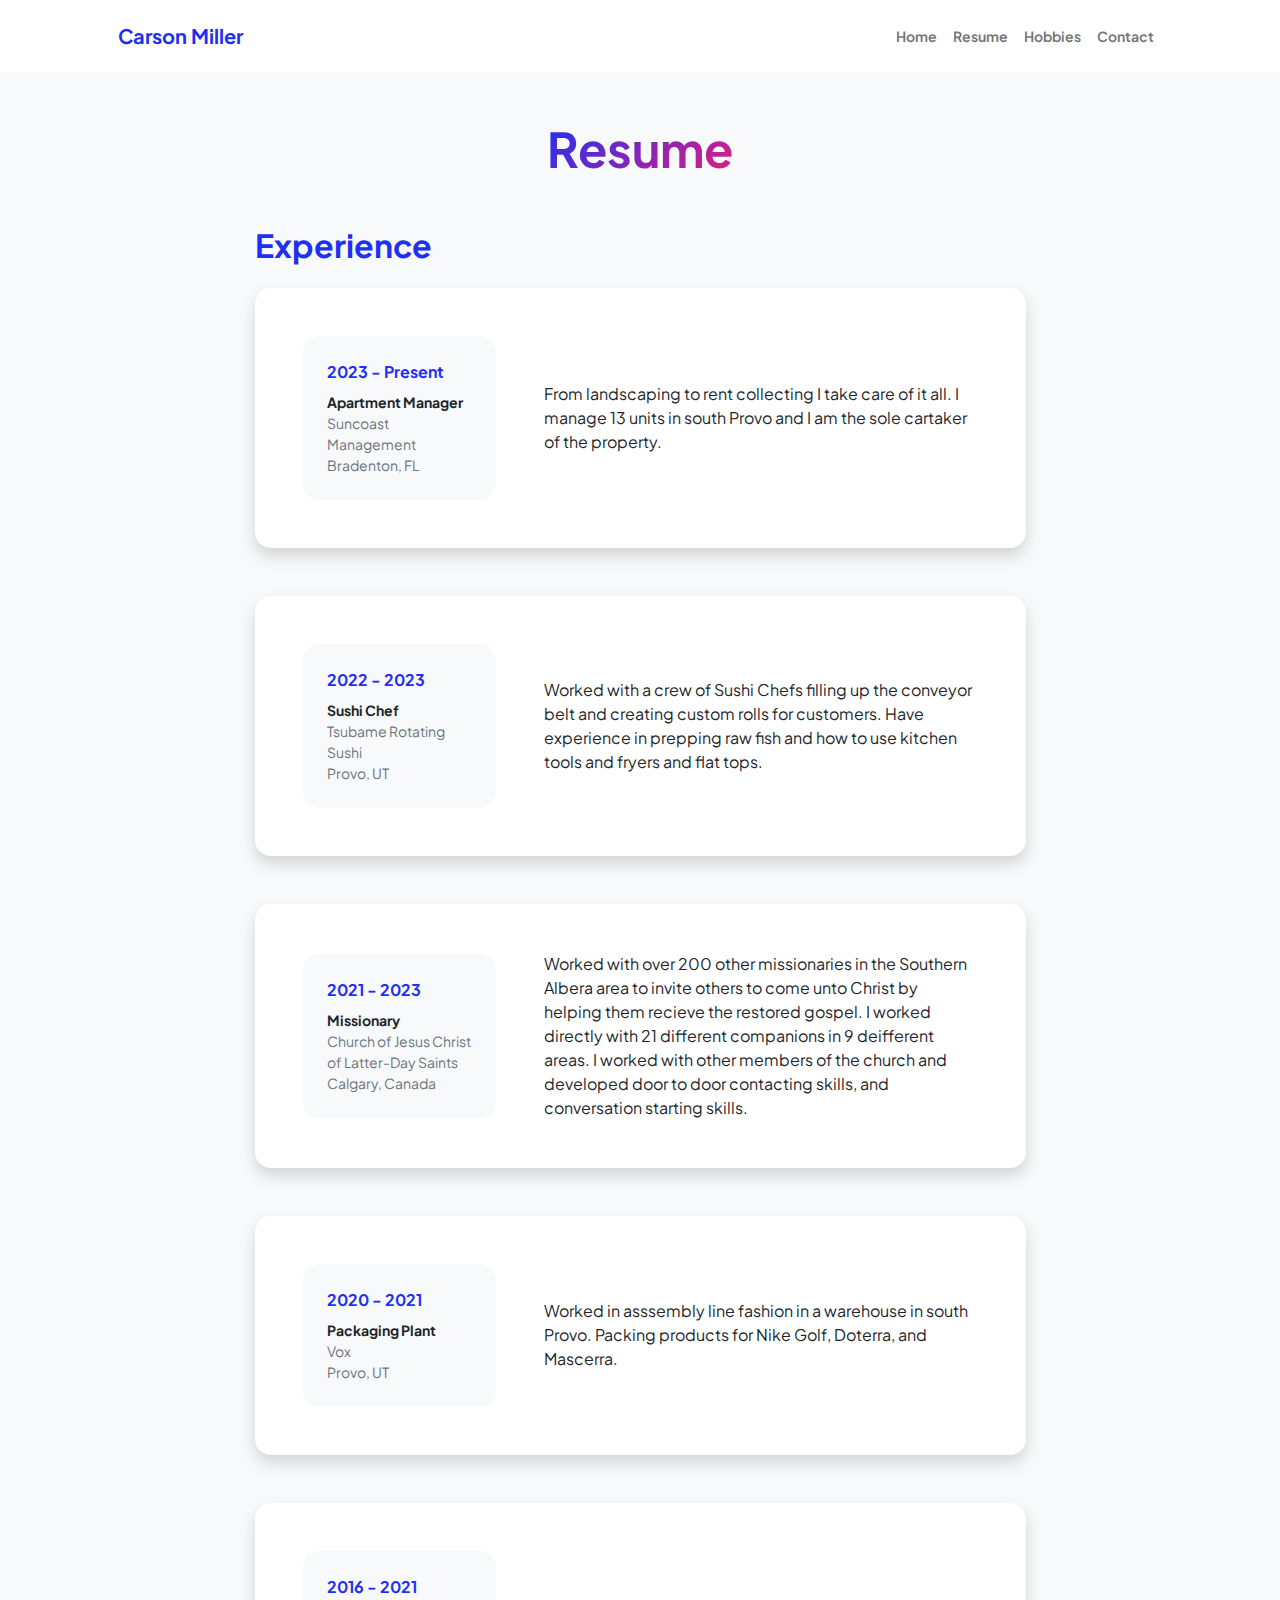
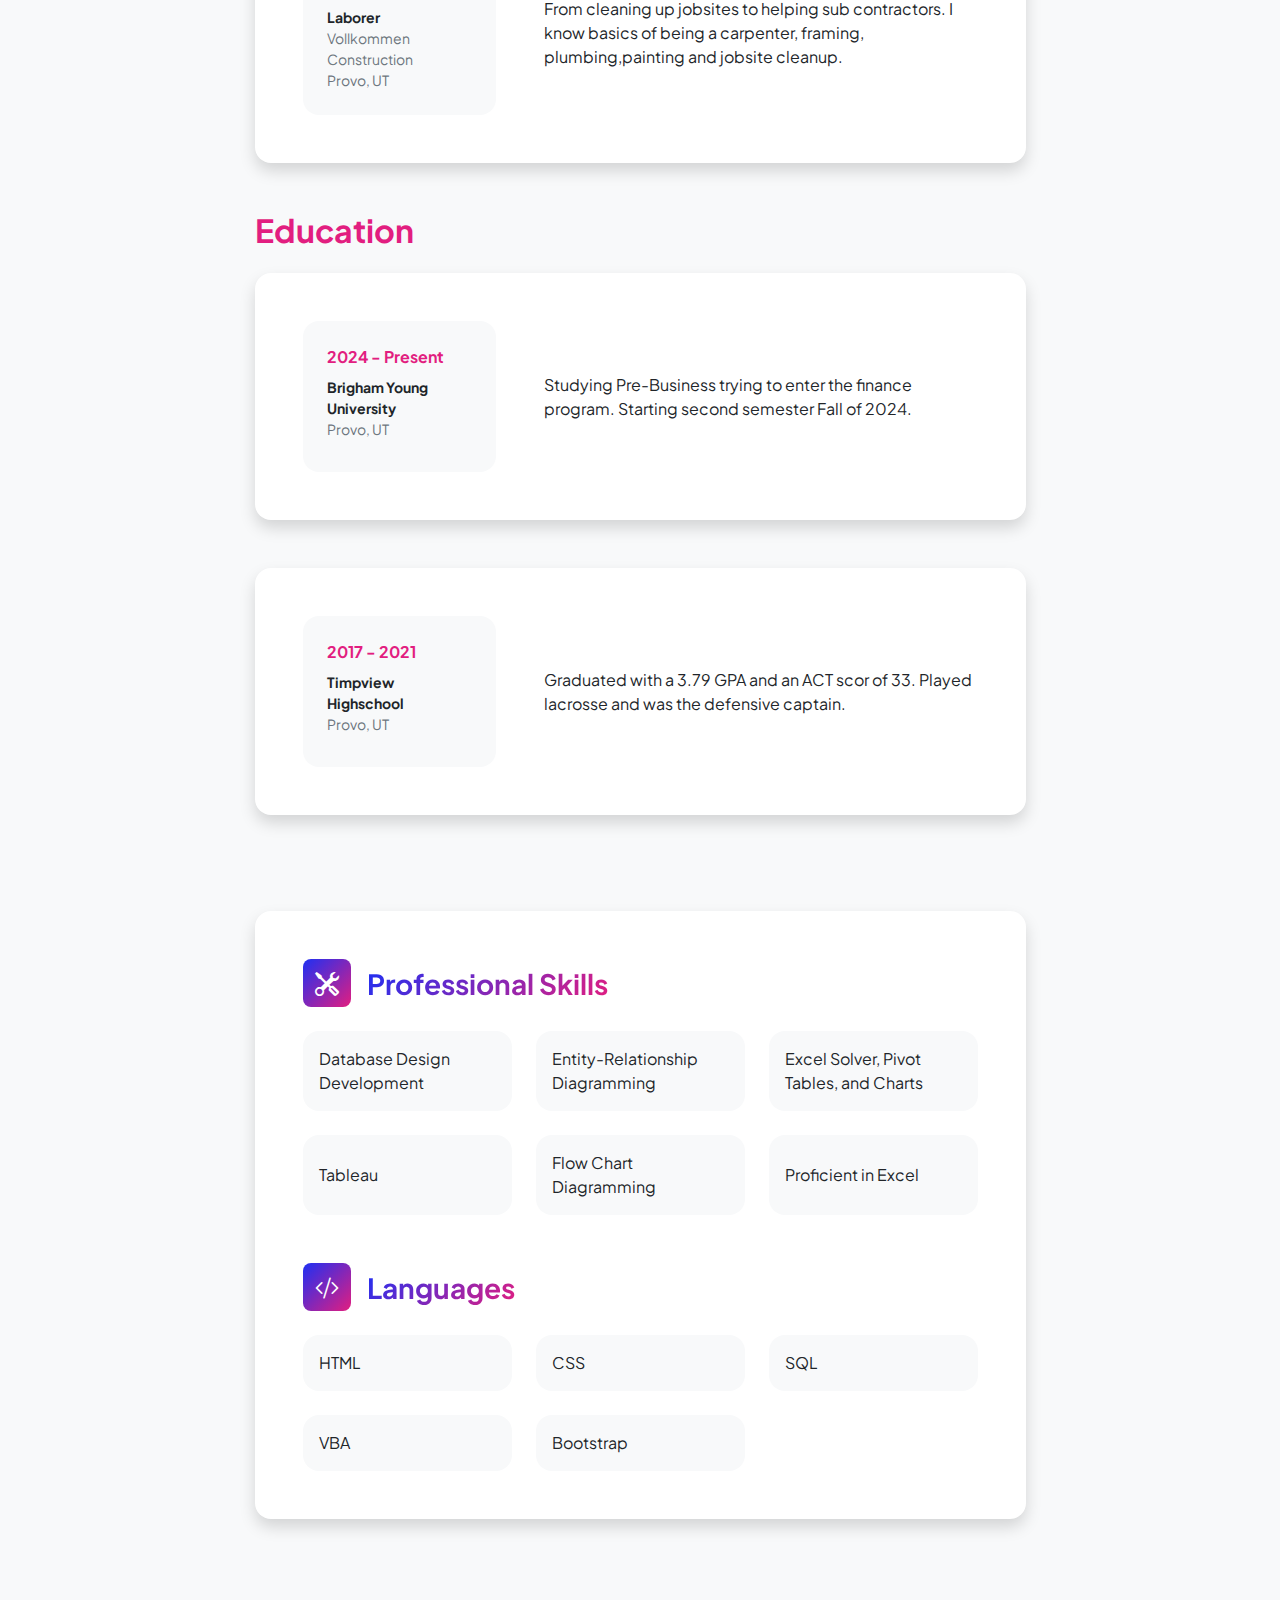
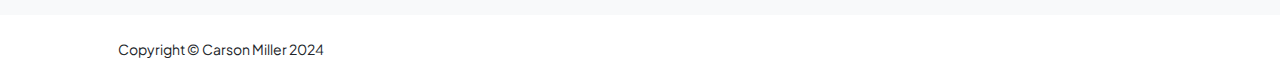
==== resume.html @ f3885f01 "Add files via upload" ====
<!DOCTYPE html>
<html lang="en">
    <head>
        <meta charset="utf-8" />
        <meta name="viewport" content="width=device-width, initial-scale=1, shrink-to-fit=no" />
        <meta name="description" content="" />
        <meta name="author" content="" />
        <title>Carson Miller - Resume</title>
        <!-- Favicon-->
        <link rel="icon" type="image/x-icon" href="assets/favicon.ico" />
        <!-- Custom Google font-->
        <link rel="preconnect" href="https://fonts.googleapis.com" />
        <link rel="preconnect" href="https://fonts.gstatic.com" crossorigin />
        <link href="https://fonts.googleapis.com/css2?family=Plus+Jakarta+Sans:wght@100;200;300;400;500;600;700;800;900&amp;display=swap" rel="stylesheet" />
        <!-- Bootstrap icons-->
        <link href="https://cdn.jsdelivr.net/npm/bootstrap-icons@1.8.1/font/bootstrap-icons.css" rel="stylesheet" />
        <!-- Core theme CSS (includes Bootstrap)-->
        <link href="css/styles.css" rel="stylesheet" />
    </head>
    <body class="d-flex flex-column h-100 bg-light">
        <main class="flex-shrink-0">
            <!-- Navigation-->
            <nav class="navbar navbar-expand-lg navbar-light bg-white py-3">
                <div class="container px-5">
                    <a class="navbar-brand" href="index.html"><span class="fw-bolder text-primary">Carson Miller</span></a>
                    <button class="navbar-toggler" type="button" data-bs-toggle="collapse" data-bs-target="#navbarSupportedContent" aria-controls="navbarSupportedContent" aria-expanded="false" aria-label="Toggle navigation"><span class="navbar-toggler-icon"></span></button>
                    <div class="collapse navbar-collapse" id="navbarSupportedContent">
                        <ul class="navbar-nav ms-auto mb-2 mb-lg-0 small fw-bolder">
                            <li class="nav-item"><a class="nav-link" href="index.html">Home</a></li>
                            <li class="nav-item"><a class="nav-link" href="resume.html">Resume</a></li>
                            <li class="nav-item"><a class="nav-link" href="hobbies.html">Hobbies</a></li>
                            <li class="nav-item"><a class="nav-link" href="contact.html">Contact</a></li>
                        </ul>
                    </div>
                </div>
            </nav>
            <!-- Page Content-->
            <div class="container px-5 my-5">
                <div class="text-center mb-5">
                    <h1 class="display-5 fw-bolder mb-0"><span class="text-gradient d-inline">Resume</span></h1>
                </div>
                <div class="row gx-5 justify-content-center">
                    <div class="col-lg-11 col-xl-9 col-xxl-8">
                        <!-- Experience Section-->
                        <section>
                            <div class="d-flex align-items-center justify-content-between mb-4">
                                <h2 class="text-primary fw-bolder mb-0">Experience</h2>
                                <!-- Download resume button-->
                                <!-- Note: Set the link href target to a PDF file within your project-->
                                <!-- <a class="btn btn-primary px-4 py-3" href="#!">
                                    <div class="d-inline-block bi bi-download me-2"></div>
                                    Download Resume
                                </a> -->
                            </div>
                            <!-- Experience Card 1-->
                            <div class="card shadow border-0 rounded-4 mb-5">
                                <div class="card-body p-5">
                                    <div class="row align-items-center gx-5">
                                        <div class="col text-center text-lg-start mb-4 mb-lg-0">
                                            <div class="bg-light p-4 rounded-4">
                                                <div class="text-primary fw-bolder mb-2">2023 - Present</div>
                                                <div class="small fw-bolder">Apartment Manager</div>
                                                <div class="small text-muted">Suncoast Management</div>
                                                <div class="small text-muted">Bradenton, FL</div>
                                            </div>
                                        </div>
                                        <div class="col-lg-8"><div>From landscaping to rent collecting I take care of it all. I manage 13 units in south Provo and I am the sole cartaker of the property.</div></div>
                                    </div>
                                </div>
                            </div>
                            <!-- Experience Card 2-->
                            <div class="card shadow border-0 rounded-4 mb-5">
                                <div class="card-body p-5">
                                    <div class="row align-items-center gx-5">
                                        <div class="col text-center text-lg-start mb-4 mb-lg-0">
                                            <div class="bg-light p-4 rounded-4">
                                                <div class="text-primary fw-bolder mb-2">2022 - 2023</div>
                                                <div class="small fw-bolder">Sushi Chef</div>
                                                <div class="small text-muted">Tsubame Rotating Sushi</div>
                                                <div class="small text-muted">Provo, UT</div>
                                            </div>
                                        </div>
                                        <div class="col-lg-8"><div>Worked with a crew of Sushi Chefs filling up the conveyor belt and creating custom rolls for customers. Have experience in prepping raw fish and how to use kitchen tools and fryers and flat tops.</div></div>
                                    </div>
                                </div>
                            </div>

                            <div class="card shadow border-0 rounded-4 mb-5">
                                <div class="card-body p-5">
                                    <div class="row align-items-center gx-5">
                                        <div class="col text-center text-lg-start mb-4 mb-lg-0">
                                            <div class="bg-light p-4 rounded-4">
                                                <div class="text-primary fw-bolder mb-2">2021 - 2023</div>
                                                <div class="small fw-bolder">Missionary </div>
                                                <div class="small text-muted">Church of Jesus Christ of Latter-Day Saints</div>
                                                <div class="small text-muted">Calgary, Canada</div>
                                            </div>
                                        </div>
                                        <div class="col-lg-8"><div>Worked with over 200 other missionaries in the Southern Albera area to invite others to come unto Christ by helping them recieve the restored gospel. I worked directly with 21 different companions in 9 deifferent areas. I worked with other members of the church and developed door to door contacting skills, and conversation starting skills.</div></div>
                                    </div>
                                </div>
                            </div>

                            <div class="card shadow border-0 rounded-4 mb-5">
                                <div class="card-body p-5">
                                    <div class="row align-items-center gx-5">
                                        <div class="col text-center text-lg-start mb-4 mb-lg-0">
                                            <div class="bg-light p-4 rounded-4">
                                                <div class="text-primary fw-bolder mb-2">2020 - 2021</div>
                                                <div class="small fw-bolder">Packaging Plant</div>
                                                <div class="small text-muted">Vox</div>
                                                <div class="small text-muted">Provo, UT</div>
                                            </div>
                                        </div>
                                        <div class="col-lg-8"><div>Worked in asssembly line fashion in a warehouse in south Provo. Packing products for Nike Golf, Doterra, and Mascerra.</div></div>
                                    </div>
                                </div>
                            </div>

                            <div class="card shadow border-0 rounded-4 mb-5">
                                <div class="card-body p-5">
                                    <div class="row align-items-center gx-5">
                                        <div class="col text-center text-lg-start mb-4 mb-lg-0">
                                            <div class="bg-light p-4 rounded-4">
                                                <div class="text-primary fw-bolder mb-2">2016 - 2021</div>
                                                <div class="small fw-bolder">Laborer</div>
                                                <div class="small text-muted">Vollkommen Construction</div>
                                                <div class="small text-muted">Provo, UT</div>
                                            </div>
                                        </div>
                                        <div class="col-lg-8"><div>From cleaning up jobsites to helping sub contractors. I know basics of being a carpenter, framing, plumbing,painting and jobsite cleanup.</div></div>
                                    </div>
                                </div>
                            </div>
                        </section>
                        <!-- Education Section-->
                        <section>
                            <h2 class="text-secondary fw-bolder mb-4">Education</h2>
                            <!-- Education Card 1-->
                            <div class="card shadow border-0 rounded-4 mb-5">
                                <div class="card-body p-5">
                                    <div class="row align-items-center gx-5">
                                        <div class="col text-center text-lg-start mb-4 mb-lg-0">
                                            <div class="bg-light p-4 rounded-4">
                                                <div class="text-secondary fw-bolder mb-2">2024 - Present</div>
                                                <div class="mb-2">
                                                    <div class="small fw-bolder">Brigham Young University</div>
                                                    <div class="small text-muted">Provo, UT</div>
                                                </div>
                                                <!-- <div class="fst-italic">
                                                    <div class="small text-muted">Master's</div>
                                                    <div class="small text-muted">Web Development</div>
                                                </div> -->
                                            </div>
                                        </div>
                                        <div class="col-lg-8"><div>Studying Pre-Business trying to enter the finance program. Starting second semester Fall of 2024.</div></div>
                                    </div>
                                </div>
                            </div>
                            <!-- Education Card 2-->
                            <div class="card shadow border-0 rounded-4 mb-5">
                                <div class="card-body p-5">
                                    <div class="row align-items-center gx-5">
                                        <div class="col text-center text-lg-start mb-4 mb-lg-0">
                                            <div class="bg-light p-4 rounded-4">
                                                <div class="text-secondary fw-bolder mb-2">2017 - 2021</div>
                                                <div class="mb-2">
                                                    <div class="small fw-bolder">Timpview Highschool</div>
                                                    <div class="small text-muted">Provo, UT</div>
                                                </div>
                                                <!-- <div class="fst-italic">
                                                    <div class="small text-muted">Undergraduate</div>
                                                    <div class="small text-muted">Computer Science</div>
                                                </div> -->
                                            </div>
                                        </div>
                                        <div class="col-lg-8"><div>Graduated with a 3.79 GPA and an ACT scor of 33. Played lacrosse and was the defensive captain.</div></div>
                                    </div>
                                </div>
                            </div>
                        </section>
                        <!-- Divider-->
                        <div class="pb-5"></div>
                        <!-- Skills Section-->
                        <section>
                            <!-- Skillset Card-->
                            <div class="card shadow border-0 rounded-4 mb-5">
                                <div class="card-body p-5">
                                    <!-- Professional skills list-->
                                    <!-- <li>Database design development</li>
                                    <li>Entity-Relationship Diagramming</li>
                                    <li>Structured Query Language</li>
                                    <li>Tableau</li>
                                    <li>Excel Solver, Pivot Tables, and Charts</li>
                                    <li>HTML, CSS, Bootstrap</li>
                                    <li>Flow Chart Diagramming</li>
                                    <li>Visual Basic for Applications (VBA) Programming in Excel</li>
                                    <li>Proficient in Excel</li> -->
                                    <div class="mb-5">
                                        <div class="d-flex align-items-center mb-4">
                                            <div class="feature bg-primary bg-gradient-primary-to-secondary text-white rounded-3 me-3"><i class="bi bi-tools"></i></div>
                                            <h3 class="fw-bolder mb-0"><span class="text-gradient d-inline">Professional Skills</span></h3>
                                        </div>
                                        <div class="row row-cols-1 row-cols-md-3 mb-4">
                                            <div class="col mb-4 mb-md-0"><div class="d-flex align-items-center bg-light rounded-4 p-3 h-100">Database Design Development</div></div>
                                            <div class="col mb-4 mb-md-0"><div class="d-flex align-items-center bg-light rounded-4 p-3 h-100">Entity-Relationship Diagramming</div></div>
                                            <div class="col"><div class="d-flex align-items-center bg-light rounded-4 p-3 h-100">Excel Solver, Pivot Tables, and Charts</div></div>
                                        </div>
                                        <div class="row row-cols-1 row-cols-md-3">
                                            <div class="col mb-4 mb-md-0"><div class="d-flex align-items-center bg-light rounded-4 p-3 h-100">Tableau</div></div>
                                            <div class="col mb-4 mb-md-0"><div class="d-flex align-items-center bg-light rounded-4 p-3 h-100">Flow Chart Diagramming</div></div>
                                            <div class="col"><div class="d-flex align-items-center bg-light rounded-4 p-3 h-100">Proficient in Excel</div></div>
                                        </div>
                                    </div>
                                    <!-- Languages list-->
                                    <div class="mb-0">
                                        <div class="d-flex align-items-center mb-4">
                                            <div class="feature bg-primary bg-gradient-primary-to-secondary text-white rounded-3 me-3"><i class="bi bi-code-slash"></i></div>
                                            <h3 class="fw-bolder mb-0"><span class="text-gradient d-inline">Languages</span></h3>
                                        </div>
                                        <div class="row row-cols-1 row-cols-md-3 mb-4">
                                            <div class="col mb-4 mb-md-0"><div class="d-flex align-items-center bg-light rounded-4 p-3 h-100">HTML</div></div>
                                            <div class="col mb-4 mb-md-0"><div class="d-flex align-items-center bg-light rounded-4 p-3 h-100">CSS</div></div>
                                            <div class="col"><div class="d-flex align-items-center bg-light rounded-4 p-3 h-100">SQL</div></div>
                                        </div>
                                        <div class="row row-cols-1 row-cols-md-3">
                                            <div class="col mb-4 mb-md-0"><div class="d-flex align-items-center bg-light rounded-4 p-3 h-100">VBA</div></div>
                                            <div class="col mb-4 mb-md-0"><div class="d-flex align-items-center bg-light rounded-4 p-3 h-100">Bootstrap</div></div>
                                            <!-- <div class="col"><div class="d-flex align-items-center bg-light rounded-4 p-3 h-100">Node.js</div></div> -->
                                        </div>
                                    </div>
                                </div>
                            </div>
                        </section>
                    </div>
                </div>
            </div>
        </main>
        <!-- Footer-->
        <footer class="bg-white py-4 mt-auto">
            <div class="container px-5">
                <div class="row align-items-center justify-content-between flex-column flex-sm-row">
                    <div class="col-auto"><div class="small m-0">Copyright &copy; Carson Miller 2024</div></div>
                    <!-- <div class="col-auto">
                        <a class="small" href="#!">Privacy</a>
                        <span class="mx-1">&middot;</span>
                        <a class="small" href="#!">Terms</a>
                        <span class="mx-1">&middot;</span>
                        <a class="small" href="#!">Contact</a>
                    </div> -->
                </div>
            </div>
        </footer>
        <!-- Bootstrap core JS-->
        <script src="https://cdn.jsdelivr.net/npm/bootstrap@5.2.3/dist/js/bootstrap.bundle.min.js"></script>
        <!-- Core theme JS-->
        <script src="js/scripts.js"></script>
    </body>
</html>
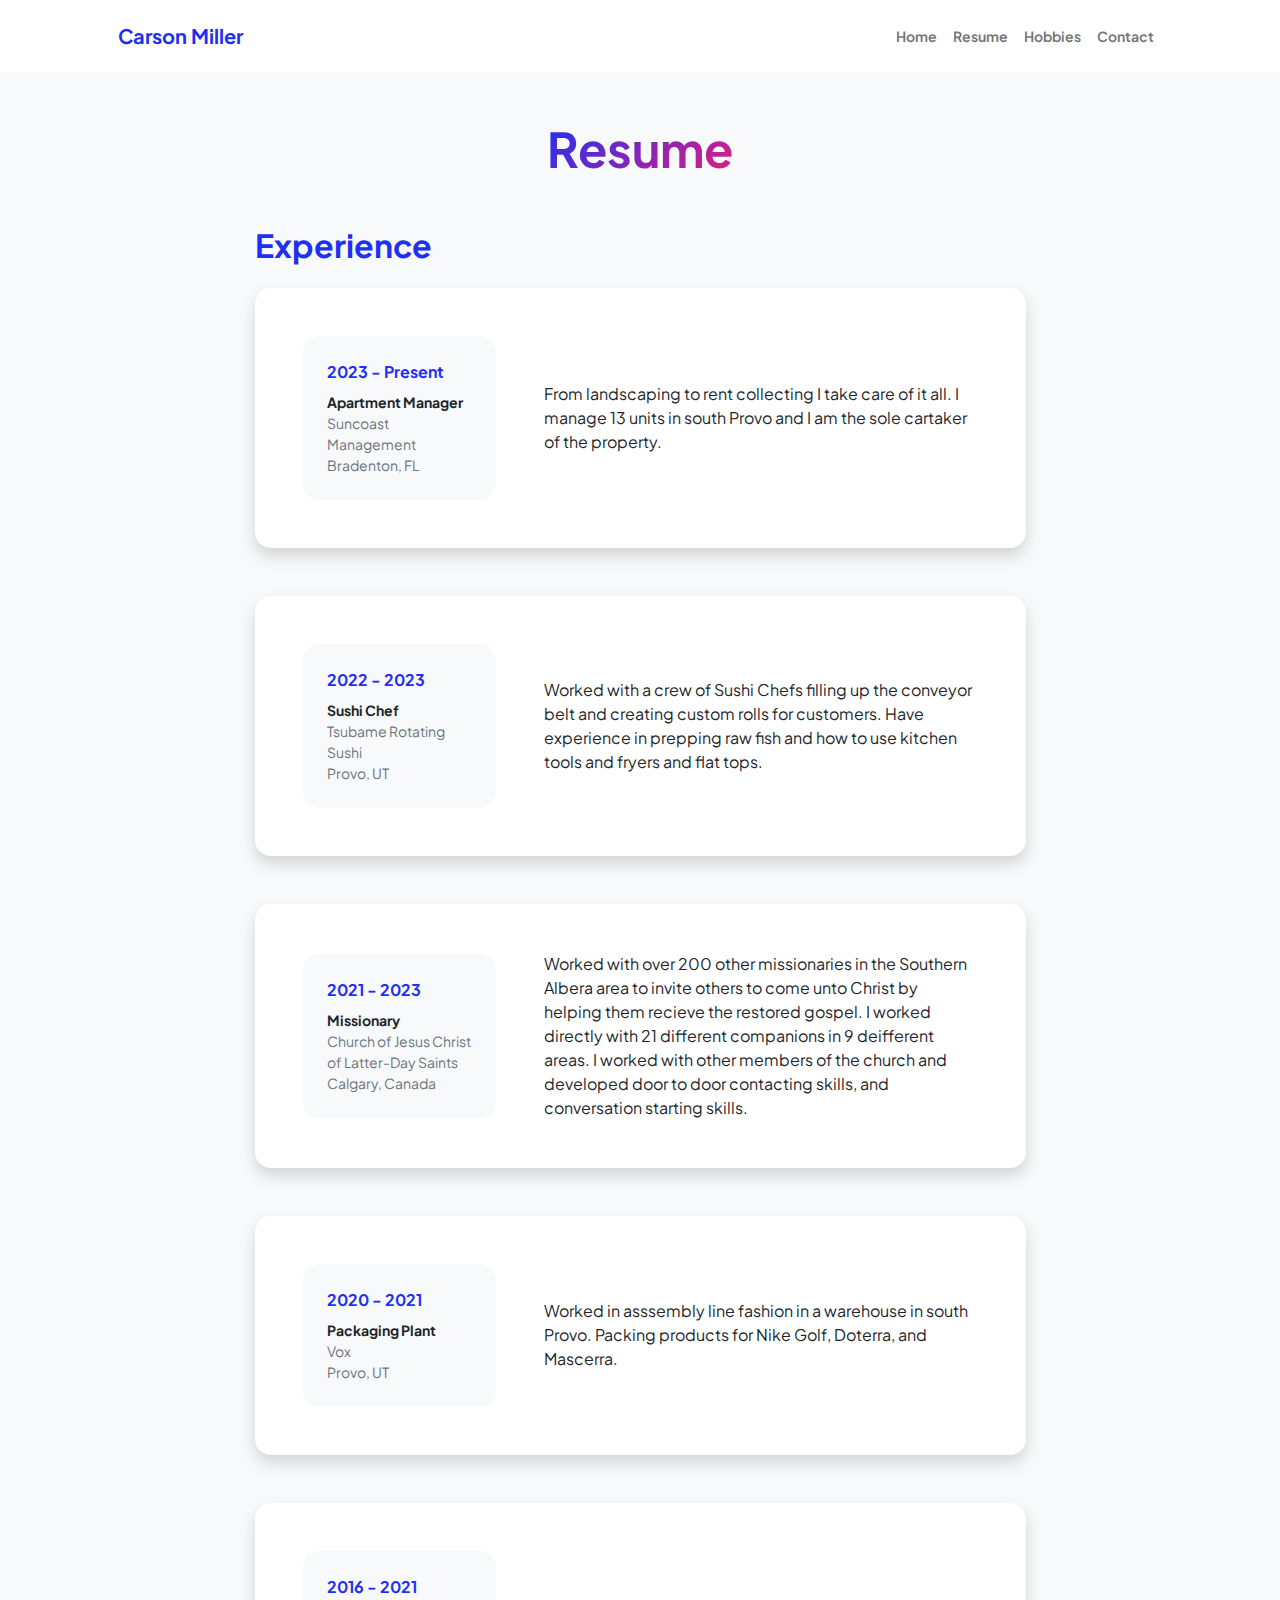
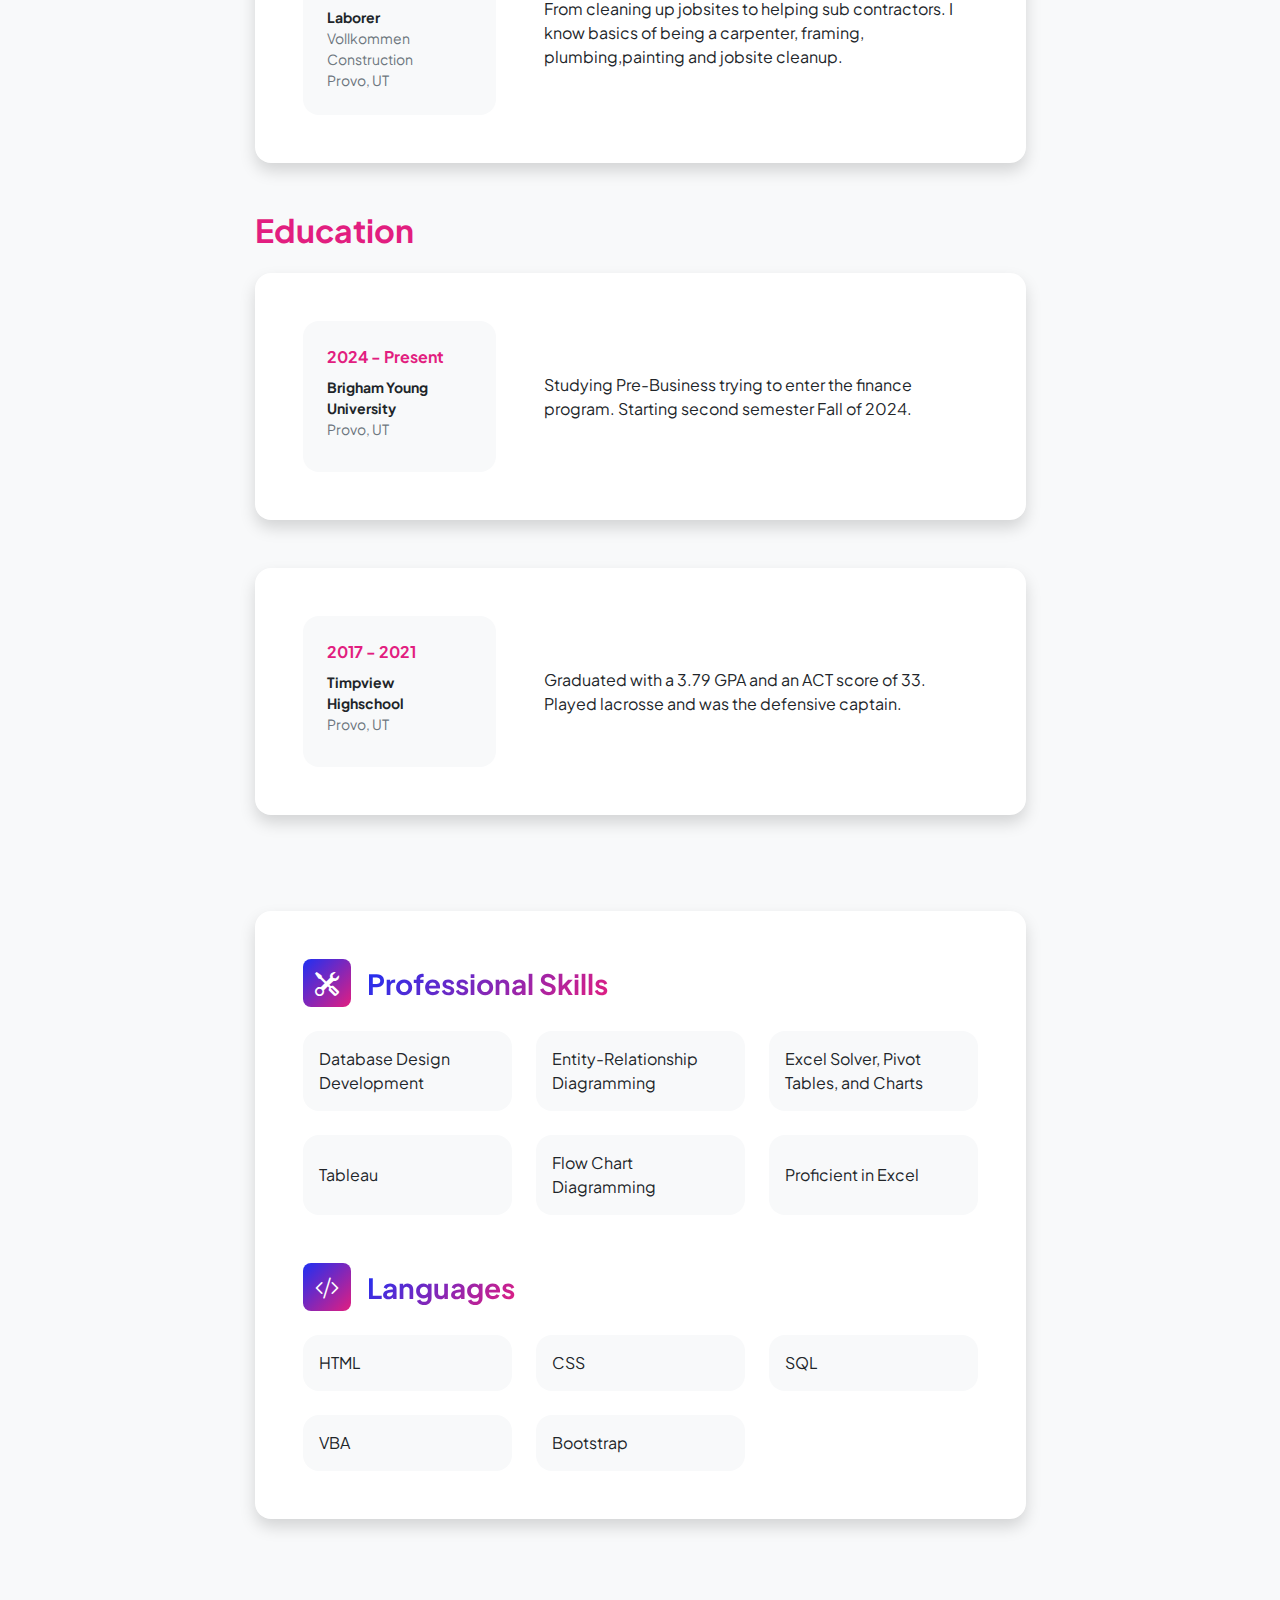
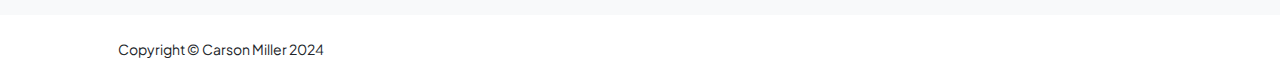
==== commit 3aacc590: "Add files via upload" ====
--- a/resume.html
+++ b/resume.html
@@ -174,7 +174,7 @@
                                                 </div> -->
                                             </div>
                                         </div>
-                                        <div class="col-lg-8"><div>Graduated with a 3.79 GPA and an ACT scor of 33. Played lacrosse and was the defensive captain.</div></div>
+                                        <div class="col-lg-8"><div>Graduated with a 3.79 GPA and an ACT score of 33. Played lacrosse and was the defensive captain.</div></div>
                                     </div>
                                 </div>
                             </div>
